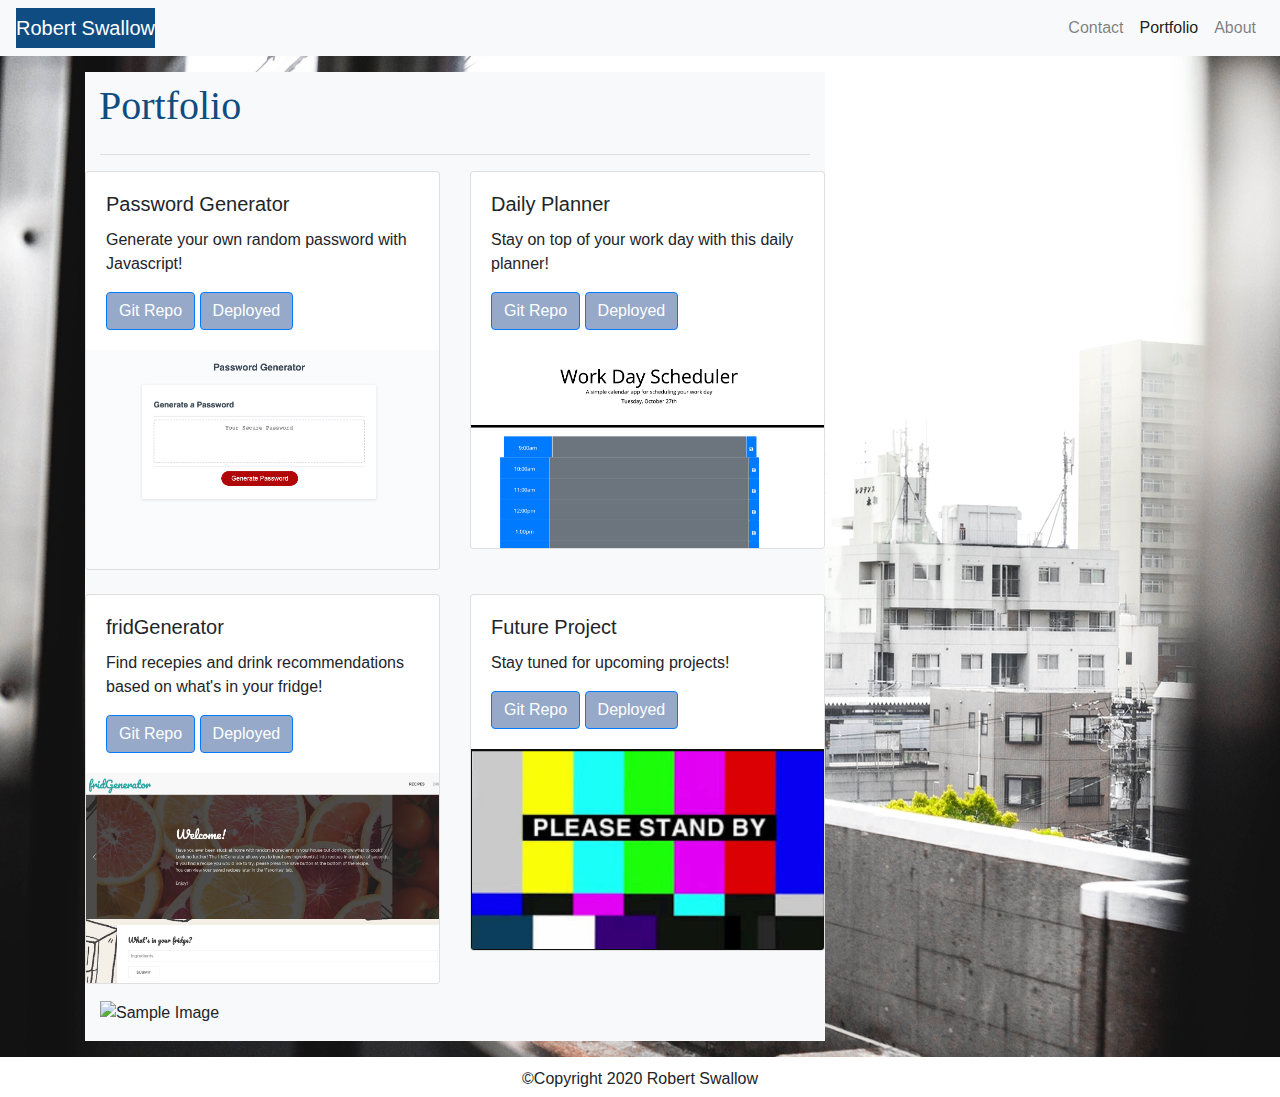
==== portfolio.html @ 56e94f3a "added hhref for deployed pages, for password generator and daily planner" ====
<!DOCTYPE html>
<html lang="en">

<head>
    <meta charset="UTF-8">
    <meta name="viewport" content="width=device-width, initial-scale=1.0">
    <title>Document</title>
    <link rel="stylesheet" href="https://stackpath.bootstrapcdn.com/bootstrap/4.5.2/css/bootstrap.min.css"
        integrity="sha384-JcKb8q3iqJ61gNV9KGb8thSsNjpSL0n8PARn9HuZOnIxN0hoP+VmmDGMN5t9UJ0Z" crossorigin="anonymous">
    <link rel="stylesheet" href="style.css">

</head>

<body>
    <nav class="navbar navbar-expand-lg navbar-light bg-light">
        <a class="navbar-brand" href="#" style="color: white;">Robert Swallow</a>
        <button class="navbar-toggler" type="button" data-toggle="collapse" data-target="#navbarSupportedContent"
            aria-controls="navbarSupportedContent" aria-expanded="false" aria-label="Toggle navigation">
            <span class="navbar-toggler-icon"></span>
        </button>

        <div class="collapse navbar-collapse" id="navbarSupportedContent">
            <ul class="navbar-nav ml-auto">
                <li class="nav-item">
                    <a class="nav-link" href="contact.html">Contact <span class="sr-only">(current)</span></a>
                </li>
                <li class="nav-item active">
                    <a class="nav-link" href="portfolio.html">Portfolio</a>
                </li>
                <li class="nav-item">
                    <a class="nav-link" href="index.html">About<span class="sr-only">(current)</span></a>
                </li>
            </ul>
        </div>
    </nav>

    <main class="background">
        <section class="container-md pt-3 pb-3" >
            <div class="col-md-8 col-sm-8 my-20 bg-light" >
                <div class="row overflow-auto" >
                    <h1 class="portfolio">Portfolio</h1>
                </div>
                <hr>
        
                <div class="row">
                    <div class="row">
                        <div class="col-sm-6">
                          <div id="projectCard" class="card">
                            <div class="card-body">
                              <h5 class="card-title">Password Generator</h5>
                              <p class="card-text">Generate your own random password with Javascript!</p>
                              <a href="https://github.com/rjswallow/rjswallow.hw3" class="btn btn-primary">Git Repo</a> <a href="https://rjswallow.github.io/rjswallow.hw3/" class="btn btn-primary">Deployed</a>
                            </div>
                            <img class="card-img-bottom" src="Assets/passGenImage.png" alt="Password Generator Screenshot">
                          </div>
                        </div>
                        <div class="col-sm-6">
                          <div class="card">
                            <div class="card-body">
                              <h5 class="card-title">Daily Planner</h5>
                              <p class="card-text">Stay on top of your work day with this daily planner!</p>
                              <a href="https://github.com/rjswallow/day-planner-05" class="btn btn-primary">Git Repo</a> <a href="https://rjswallow.github.io/day-planner-05/" class="btn btn-primary">Deployed</a>
                            </div>
                            <img class="card-img-bottom" src="Assets/dayPlanImage.png" alt="Day Planner Screenshot">
                          </div>
                        </div>
                      </div>
                </div>
                <br>
                <div class="row">
                    <div class="row">
                        <div class="col-sm-6">
                          <div class="card">
                            <div class="card-body">
                              <h5 class="card-title">fridGenerator</h5>
                              <p class="card-text">Find recepies and drink recommendations based on what's in your fridge!</p>
                              <a href="#" class="btn btn-primary">Git Repo</a> <a href="#" class="btn btn-primary">Deployed</a>
                            </div>
                            <img class="card-img-bottom" src="Assets/fridGeneratorImage.png" alt="Password Generator Screenshot">
                          </div>
                        </div>
                        <div class="col-sm-6">
                          <div class="card">
                            <div class="card-body">
                              <h5 class="card-title">Future Project</h5>
                              <p class="card-text">Stay tuned for upcoming projects!</p>
                              <a href="#" class="btn btn-primary">Git Repo</a> <a href="#" class="btn btn-primary">Deployed</a>
                            </div>
                            <img class="card-img-bottom" src="Assets/standBy.png" alt="Day Planner Screenshot">
                          </div>
                        </div>
                      </div>
                </div>
                <div class="row">
                    <div class=" col-md-6 my-3"><img src="https://picsum.photos/350" alt="Sample Image" class="img-fluid"></div>
                </div>
            </div>
        </section>
    </main>

    <footer class="footer">&copy;Copyright 2020 Robert Swallow</footer>
    
    <script src="https://code.jquery.com/jquery-3.5.1.slim.min.js"
        integrity="sha384-DfXdz2htPH0lsSSs5nCTpuj/zy4C+OGpamoFVy38MVBnE+IbbVYUew+OrCXaRkfj"
        crossorigin="anonymous"></script>
    <script src="https://cdn.jsdelivr.net/npm/popper.js@1.16.1/dist/umd/popper.min.js"
        integrity="sha384-9/reFTGAW83EW2RDu2S0VKaIzap3H66lZH81PoYlFhbGU+6BZp6G7niu735Sk7lN"
        crossorigin="anonymous"></script>
    <script src="https://stackpath.bootstrapcdn.com/bootstrap/4.5.2/js/bootstrap.min.js"
        integrity="sha384-B4gt1jrGC7Jh4AgTPSdUtOBvfO8shuf57BaghqFfPlYxofvL8/KUEfYiJOMMV+rV"
        crossorigin="anonymous"></script>
</body>

</html>
---- style.css ----
h1 {
    color: #0F4C81;
    font-family: Georgia, 'Times New Roman', Times, serif;
  }
body {
    /* background-color: #cccccc; */
    min-height: 100%;
    margin: 0;
}
.btn {
    background-color: #96a9c9 ;
    color: white;
}
.imgSize {
    margin: 50px;
}
.navbar-brand {
    color: white;
    background-color:#0F4C81 ;
}
.portfolio {
    margin-top: 10px;
    margin-left: 14px;
}
.aboutImage {
    margin-right: 5px;
}
.footer {
    background-color: white;
    height: 40px;
    border-top: 10px;
    border-top-color:white;
    border-top-style: solid;
    text-align: center;
    width: 100%;
    
 
}


.container-md{
    min-height: 100%;
    position: relative;
}

.background {
    background-color: #96a9c9;
    background-image:url(Assets/osakaRsz2.jpg);
    
}
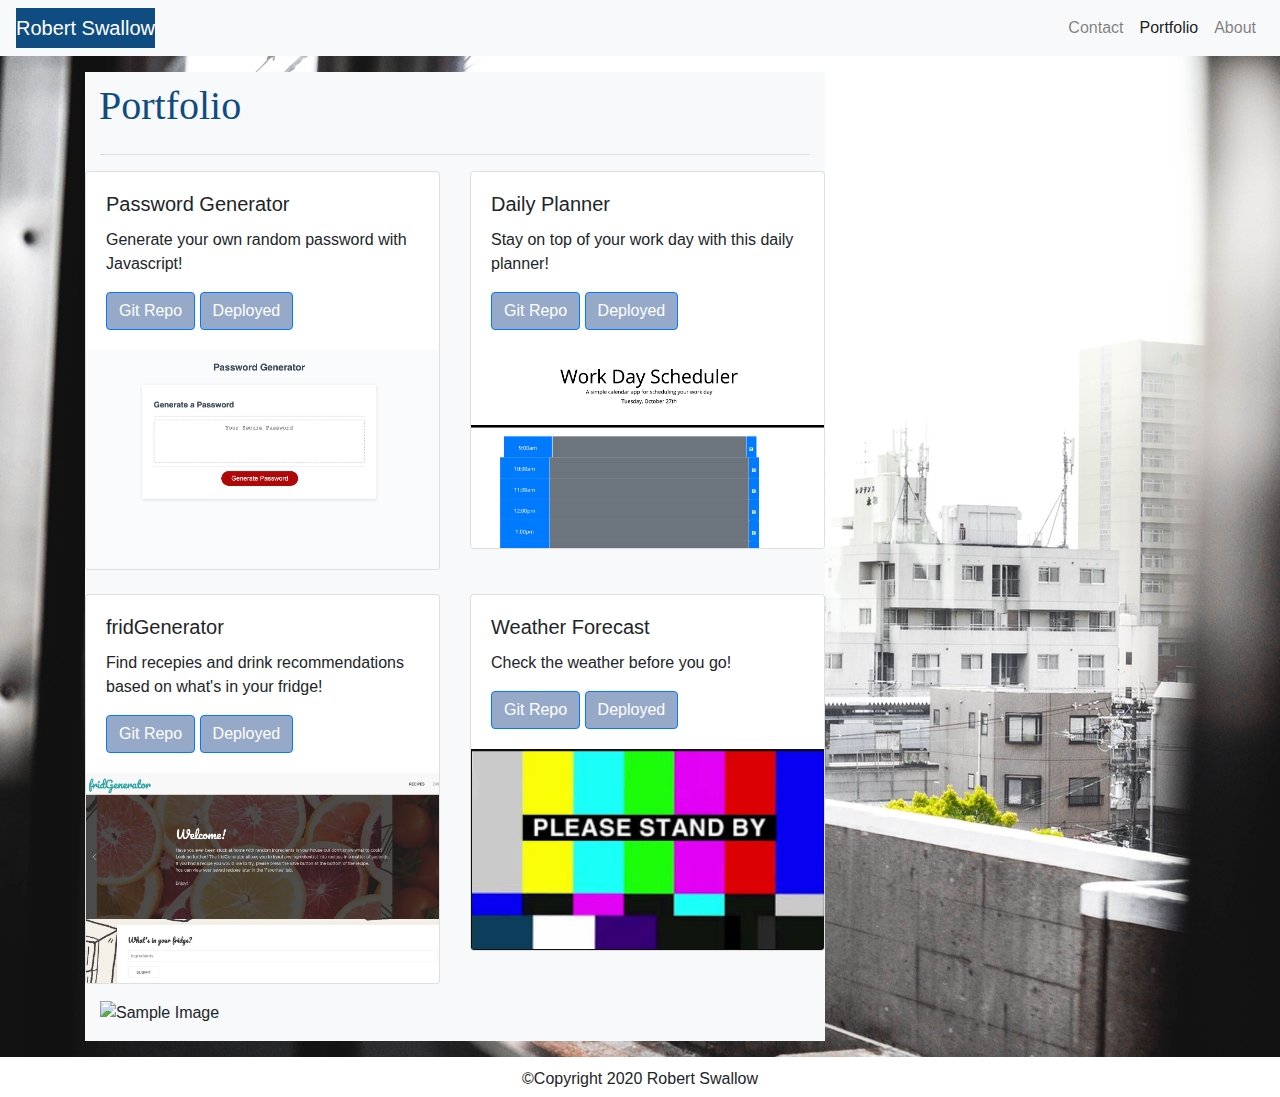
==== commit 7615ba9b: "updated href for Weather Firecast git and deployed pages" ====
--- a/portfolio.html
+++ b/portfolio.html
@@ -74,7 +74,7 @@
                             <div class="card-body">
                               <h5 class="card-title">fridGenerator</h5>
                               <p class="card-text">Find recepies and drink recommendations based on what's in your fridge!</p>
-                              <a href="#" class="btn btn-primary">Git Repo</a> <a href="#" class="btn btn-primary">Deployed</a>
+                              <a href="https://github.com/b-hexsoul/fridGenerator" class="btn btn-primary">Git Repo</a> <a href="https://brandon.is-a.dev/fridGenerator/" class="btn btn-primary">Deployed</a>
                             </div>
                             <img class="card-img-bottom" src="Assets/fridGeneratorImage.png" alt="Password Generator Screenshot">
                           </div>
@@ -82,9 +82,9 @@
                         <div class="col-sm-6">
                           <div class="card">
                             <div class="card-body">
-                              <h5 class="card-title">Future Project</h5>
-                              <p class="card-text">Stay tuned for upcoming projects!</p>
-                              <a href="#" class="btn btn-primary">Git Repo</a> <a href="#" class="btn btn-primary">Deployed</a>
+                              <h5 class="card-title">Weather Forecast</h5>
+                              <p class="card-text">Check the weather before you go!</p>
+                              <a href="https://github.com/rjswallow/Weather_Forecast_06" class="btn btn-primary">Git Repo</a> <a href="https://rjswallow.github.io/Weather_Forecast_06/" class="btn btn-primary">Deployed</a>
                             </div>
                             <img class="card-img-bottom" src="Assets/standBy.png" alt="Day Planner Screenshot">
                           </div>
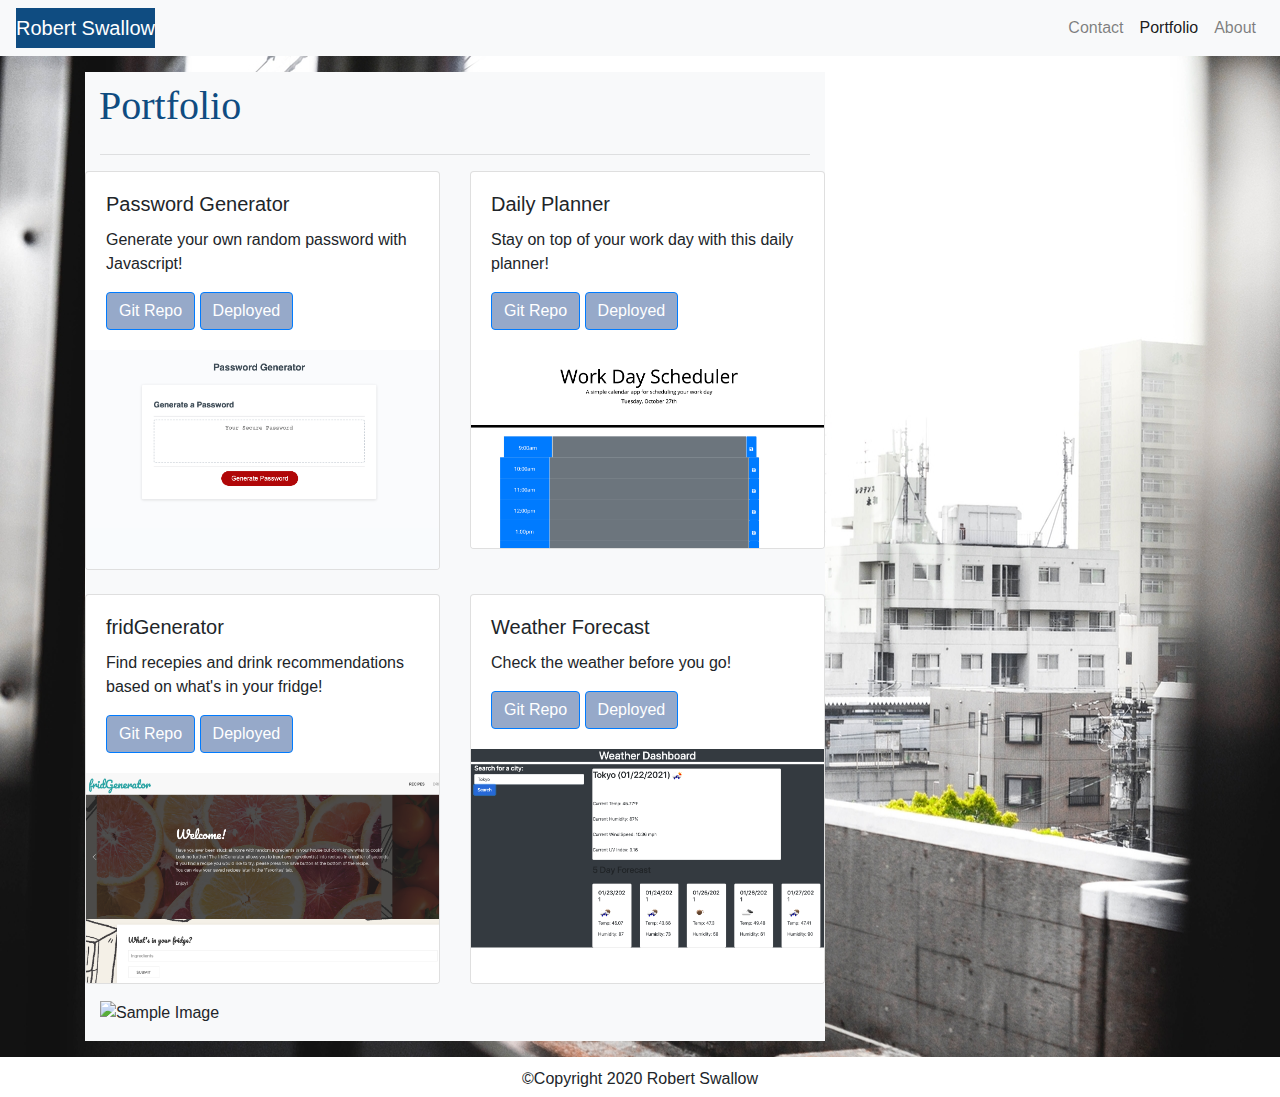
==== commit 11c37220: "added image for weather forecast 06" ====
--- a/portfolio.html
+++ b/portfolio.html
@@ -86,7 +86,7 @@
                               <p class="card-text">Check the weather before you go!</p>
                               <a href="https://github.com/rjswallow/Weather_Forecast_06" class="btn btn-primary">Git Repo</a> <a href="https://rjswallow.github.io/Weather_Forecast_06/" class="btn btn-primary">Deployed</a>
                             </div>
-                            <img class="card-img-bottom" src="Assets/standBy.png" alt="Day Planner Screenshot">
+                            <img class="card-img-bottom" src="Assets/weather_forecast_06.png" alt="Day Planner Screenshot">
                           </div>
                         </div>
                       </div>
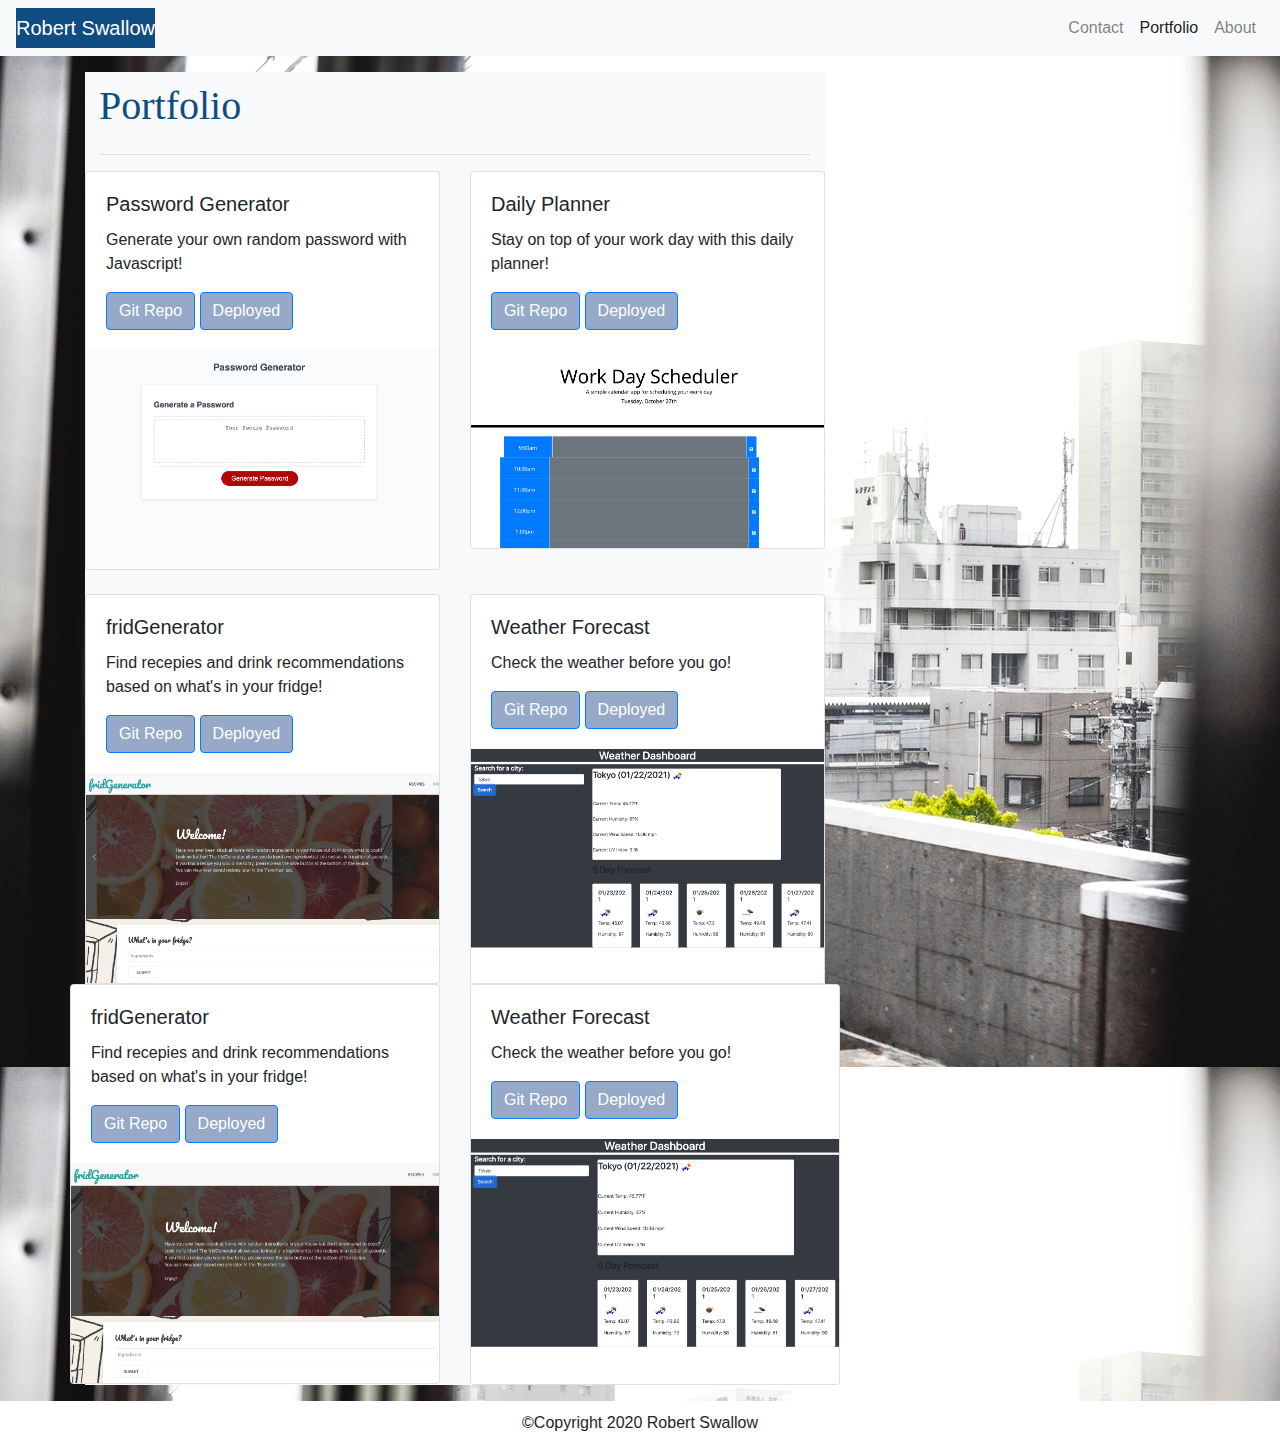
==== commit c273374c: "added row for two more projects" ====
--- a/portfolio.html
+++ b/portfolio.html
@@ -92,7 +92,30 @@
                       </div>
                 </div>
                 <div class="row">
-                    <div class=" col-md-6 my-3"><img src="https://picsum.photos/350" alt="Sample Image" class="img-fluid"></div>
+                  <div class="row">
+                    <div class="row">
+                        <div class="col-sm-6">
+                          <div class="card">
+                            <div class="card-body">
+                              <h5 class="card-title">fridGenerator</h5>
+                              <p class="card-text">Find recepies and drink recommendations based on what's in your fridge!</p>
+                              <a href="https://github.com/b-hexsoul/fridGenerator" class="btn btn-primary">Git Repo</a> <a href="https://brandon.is-a.dev/fridGenerator/" class="btn btn-primary">Deployed</a>
+                            </div>
+                            <img class="card-img-bottom" src="Assets/fridGeneratorImage.png" alt="Password Generator Screenshot">
+                          </div>
+                        </div>
+                        <div class="col-sm-6">
+                          <div class="card">
+                            <div class="card-body">
+                              <h5 class="card-title">Weather Forecast</h5>
+                              <p class="card-text">Check the weather before you go!</p>
+                              <a href="https://github.com/rjswallow/Weather_Forecast_06" class="btn btn-primary">Git Repo</a> <a href="https://rjswallow.github.io/Weather_Forecast_06/" class="btn btn-primary">Deployed</a>
+                            </div>
+                            <img class="card-img-bottom" src="Assets/weather_forecast_06.png" alt="Day Planner Screenshot">
+                          </div>
+                        </div>
+                      </div>
+                </div>
                 </div>
             </div>
         </section>
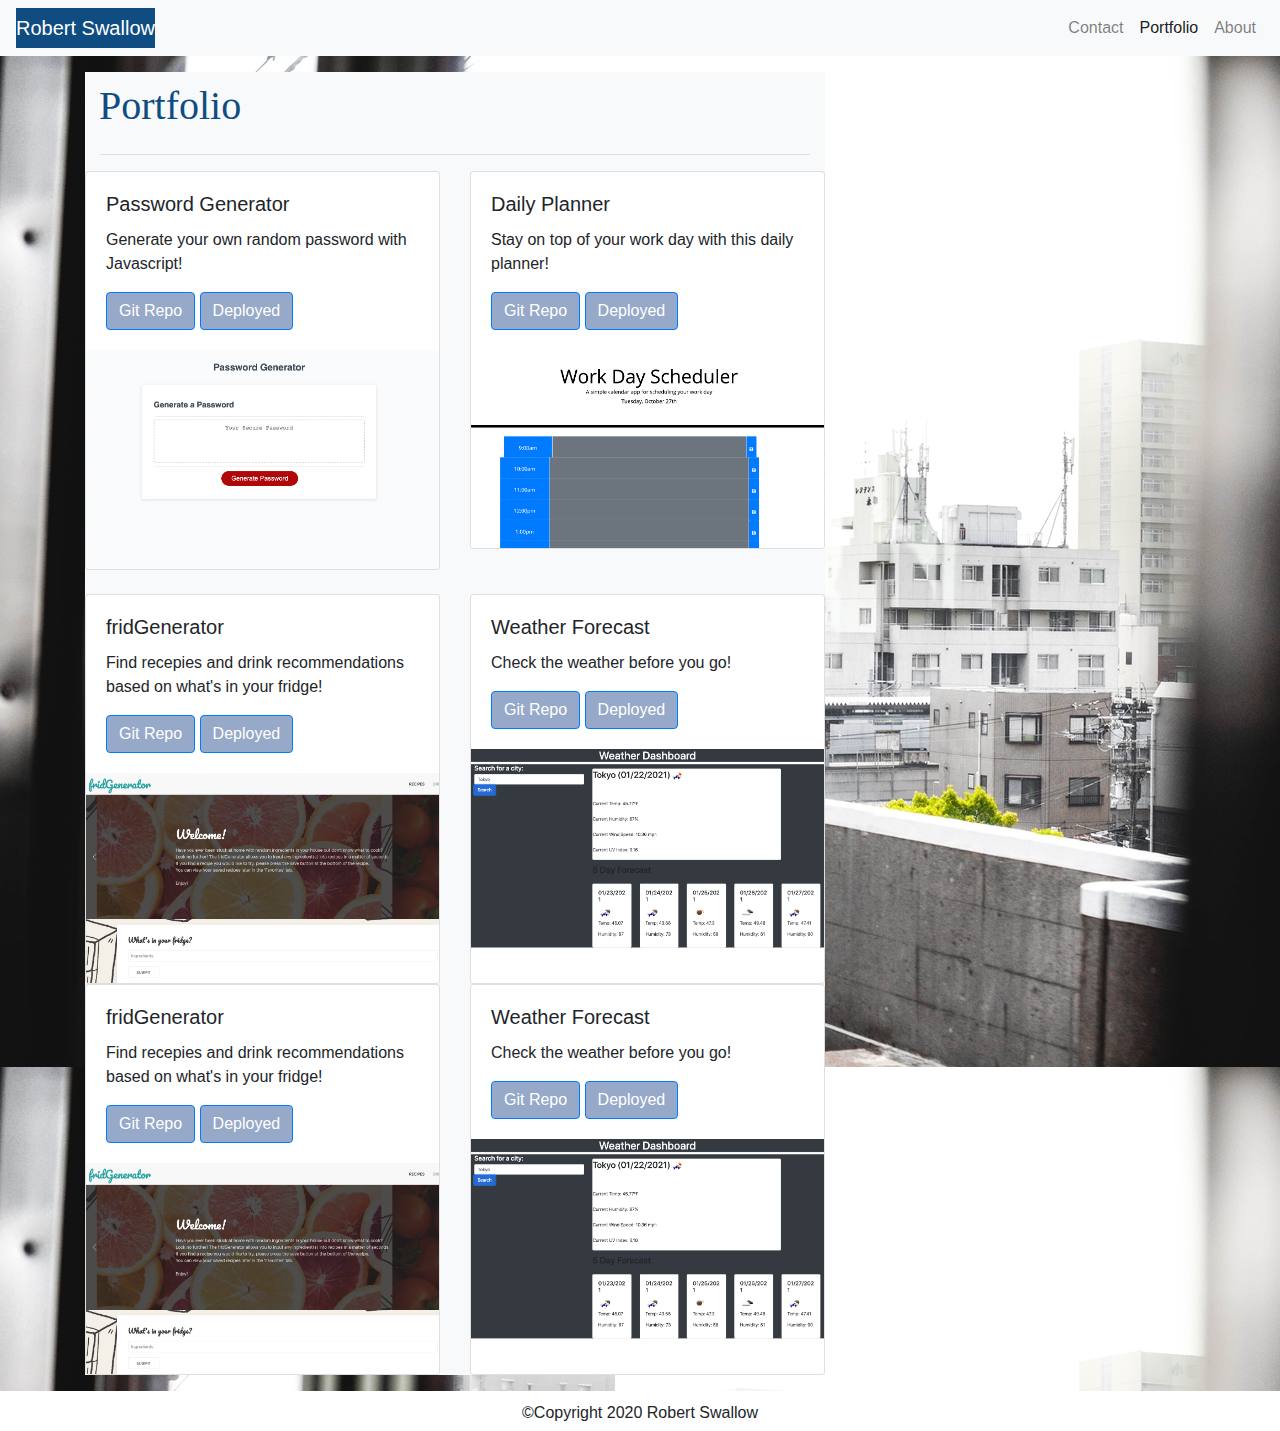
==== commit c249d2c9: "fixed div to display row correctly" ====
--- a/portfolio.html
+++ b/portfolio.html
@@ -92,7 +92,6 @@
                       </div>
                 </div>
                 <div class="row">
-                  <div class="row">
                     <div class="row">
                         <div class="col-sm-6">
                           <div class="card">
@@ -116,7 +115,6 @@
                         </div>
                       </div>
                 </div>
-                </div>
             </div>
         </section>
     </main>
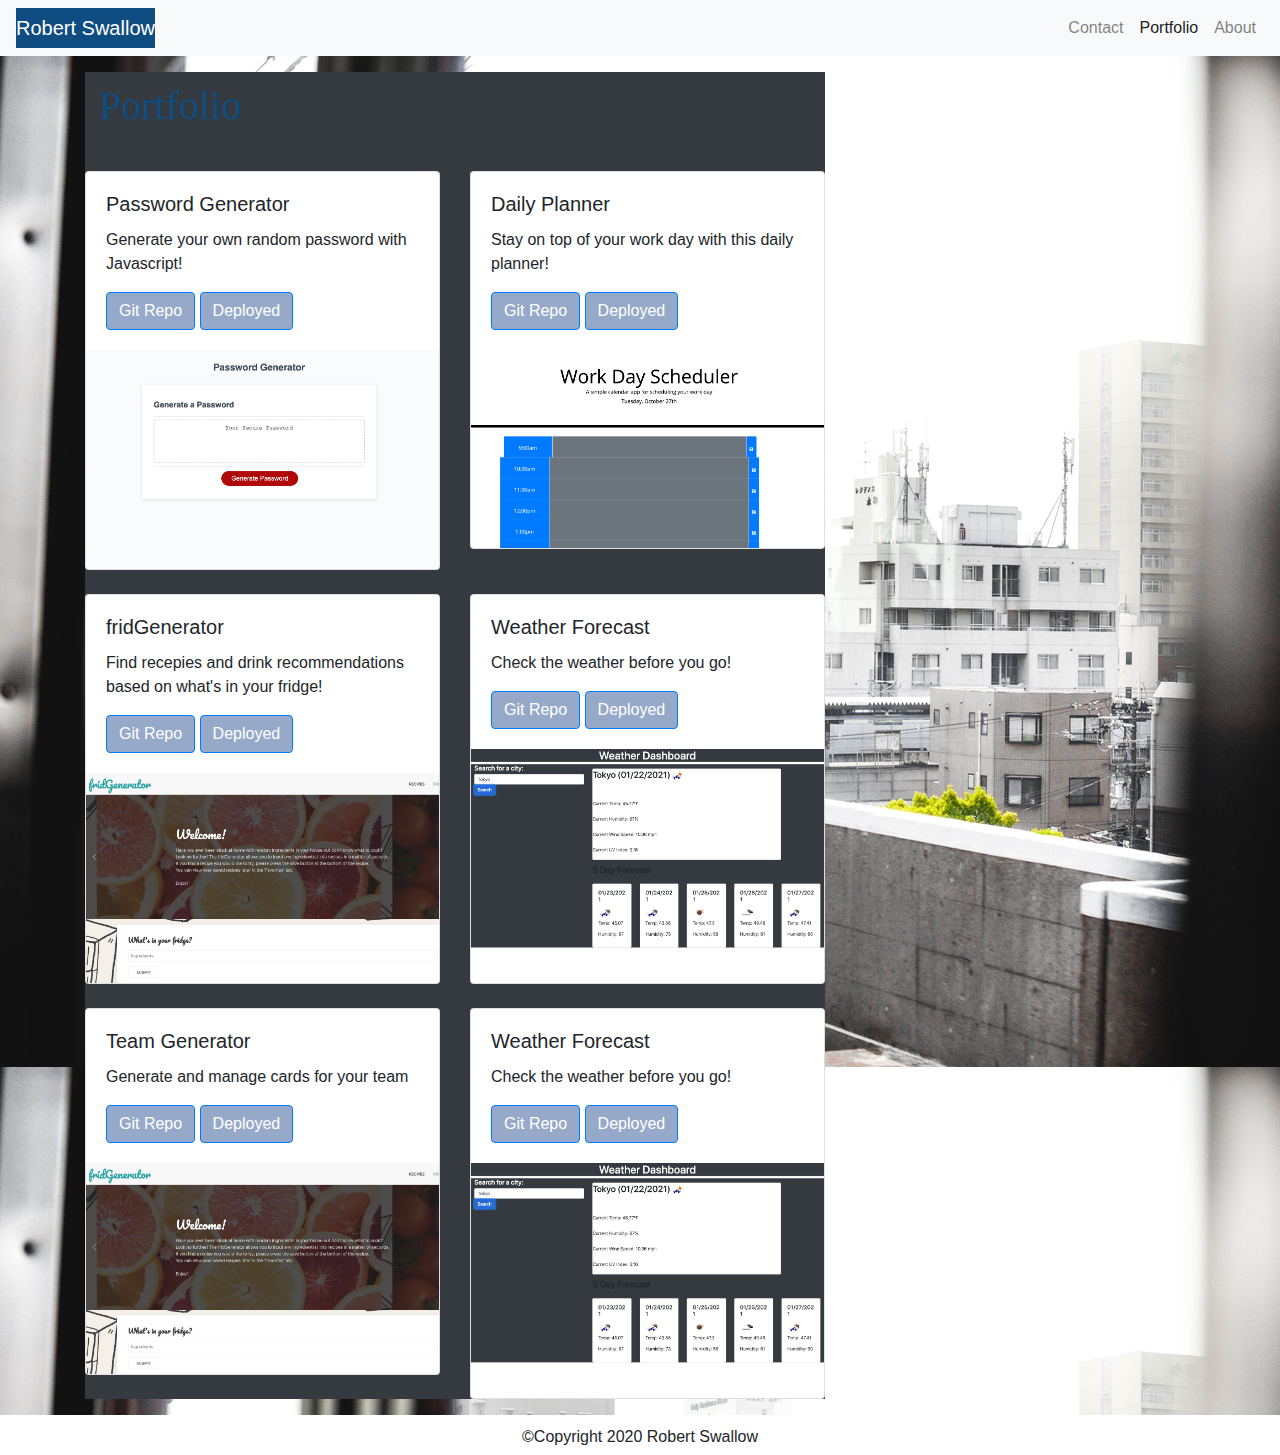
==== commit 5cbfc7ed: "updating project 5, added href for git and deployed for team profile generator" ====
--- a/portfolio.html
+++ b/portfolio.html
@@ -36,12 +36,12 @@
 
     <main class="background">
         <section class="container-md pt-3 pb-3" >
-            <div class="col-md-8 col-sm-8 my-20 bg-light" >
+            <div class="col-md-8 col-sm-8 my-20 bg-dark" >
                 <div class="row overflow-auto" >
                     <h1 class="portfolio">Portfolio</h1>
                 </div>
                 <hr>
-        
+      <!-- Projects 1 and 2 -->
                 <div class="row">
                     <div class="row">
                         <div class="col-sm-6">
@@ -67,6 +67,7 @@
                       </div>
                 </div>
                 <br>
+<!-- Projects 3 and 4 -->
                 <div class="row">
                     <div class="row">
                         <div class="col-sm-6">
@@ -91,14 +92,16 @@
                         </div>
                       </div>
                 </div>
+                <br>
+ <!-- Projects 5 and 6  -->
                 <div class="row">
                     <div class="row">
                         <div class="col-sm-6">
                           <div class="card">
                             <div class="card-body">
-                              <h5 class="card-title">fridGenerator</h5>
-                              <p class="card-text">Find recepies and drink recommendations based on what's in your fridge!</p>
-                              <a href="https://github.com/b-hexsoul/fridGenerator" class="btn btn-primary">Git Repo</a> <a href="https://brandon.is-a.dev/fridGenerator/" class="btn btn-primary">Deployed</a>
+                              <h5 class="card-title"> Team Generator</h5>
+                              <p class="card-text">Generate and manage cards for your team</p>
+                              <a href="https://github.com/rjswallow/Employee-Template-Engine-10" class="btn btn-primary">Git Repo</a> <a href="https://rjswallow.github.io/Employee-Template-Engine-10/" class="btn btn-primary">Deployed</a>
                             </div>
                             <img class="card-img-bottom" src="Assets/fridGeneratorImage.png" alt="Password Generator Screenshot">
                           </div>
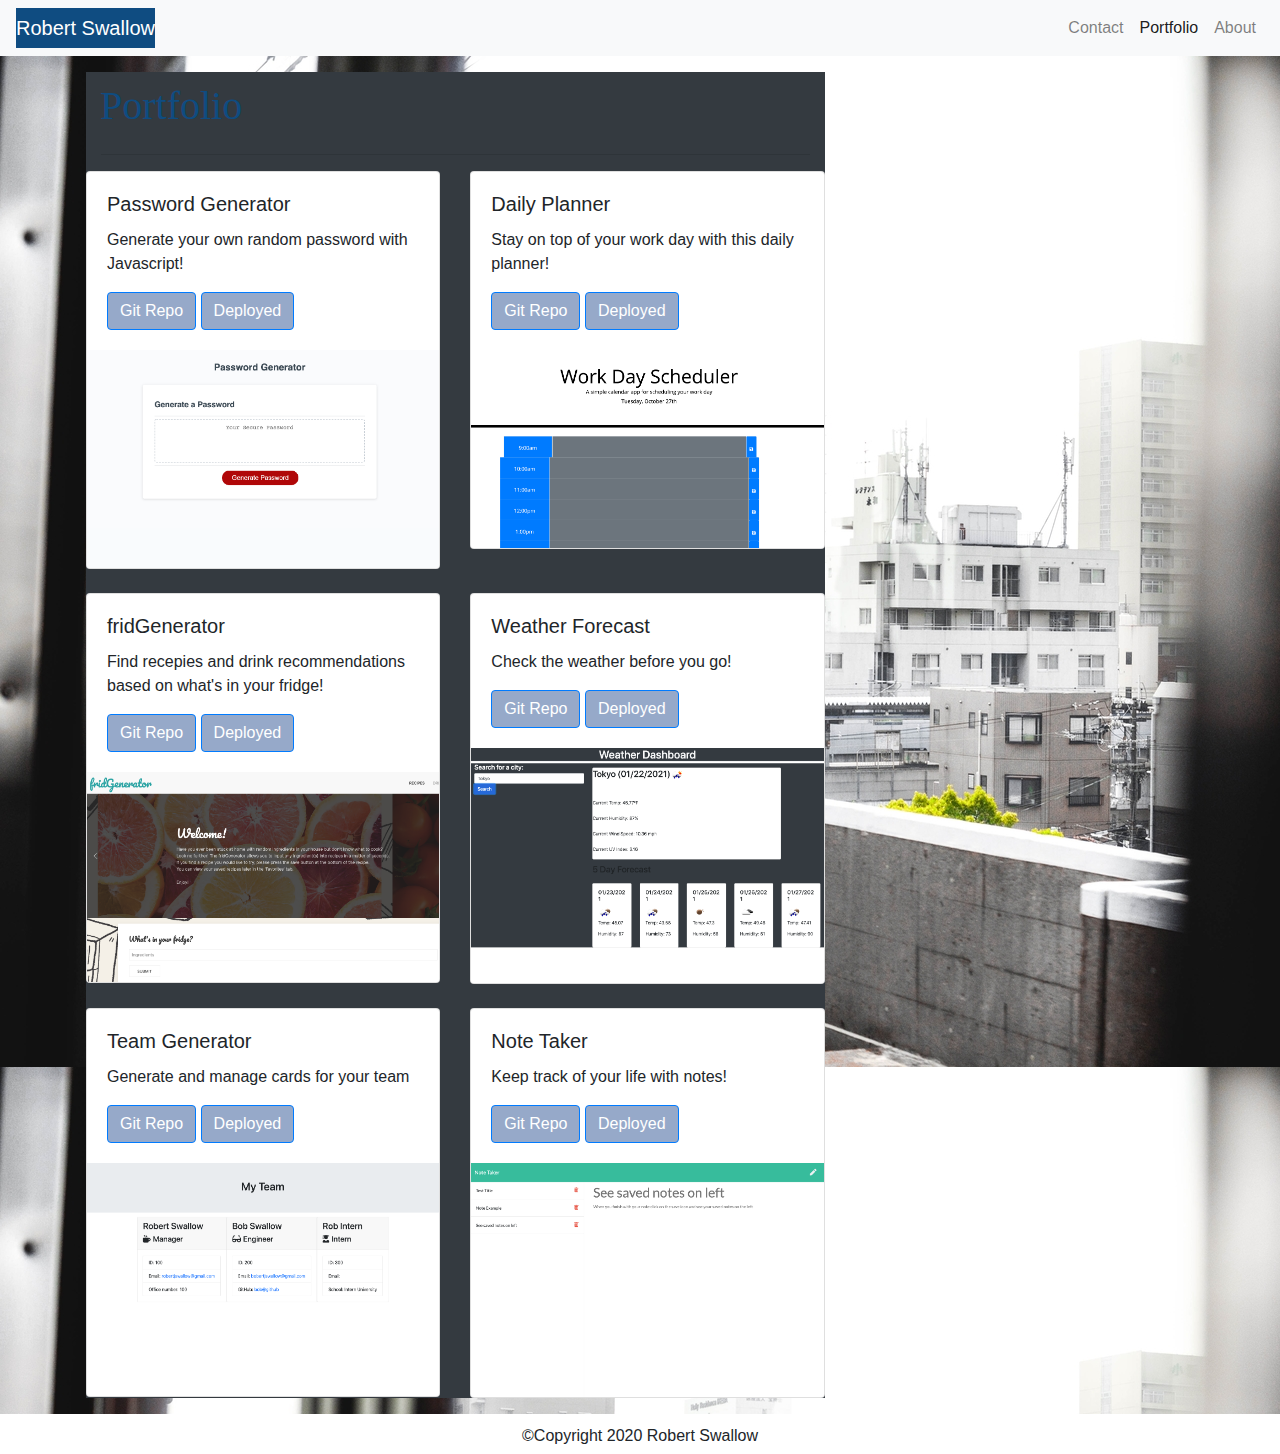
==== commit 32f49a66: "updated project 5 and 6, inclided links and screenshots" ====
--- a/portfolio.html
+++ b/portfolio.html
@@ -35,7 +35,7 @@
     </nav>
 
     <main class="background">
-        <section class="container-md pt-3 pb-3" >
+        <section class="container-md pt-3 pb-3 px-3" >
             <div class="col-md-8 col-sm-8 my-20 bg-dark" >
                 <div class="row overflow-auto" >
                     <h1 class="portfolio">Portfolio</h1>
@@ -103,17 +103,17 @@
                               <p class="card-text">Generate and manage cards for your team</p>
                               <a href="https://github.com/rjswallow/Employee-Template-Engine-10" class="btn btn-primary">Git Repo</a> <a href="https://rjswallow.github.io/Employee-Template-Engine-10/" class="btn btn-primary">Deployed</a>
                             </div>
-                            <img class="card-img-bottom" src="Assets/fridGeneratorImage.png" alt="Password Generator Screenshot">
+                            <img class="card-img-bottom" src="Assets/team_profile_generator.png" alt="Team Profile Generator">
                           </div>
                         </div>
                         <div class="col-sm-6">
                           <div class="card">
                             <div class="card-body">
-                              <h5 class="card-title">Weather Forecast</h5>
-                              <p class="card-text">Check the weather before you go!</p>
-                              <a href="https://github.com/rjswallow/Weather_Forecast_06" class="btn btn-primary">Git Repo</a> <a href="https://rjswallow.github.io/Weather_Forecast_06/" class="btn btn-primary">Deployed</a>
+                              <h5 class="card-title">Note Taker</h5>
+                              <p class="card-text">Keep track of your life with notes!</p>
+                              <a href="https://github.com/rjswallow/Note-Taker-11" class="btn btn-primary">Git Repo</a> <a href="#" class="btn btn-primary">Deployed</a>
                             </div>
-                            <img class="card-img-bottom" src="Assets/weather_forecast_06.png" alt="Day Planner Screenshot">
+                            <img class="card-img-bottom" src="Assets/note_taker.png" alt="Day Planner Screenshot">
                           </div>
                         </div>
                       </div>
